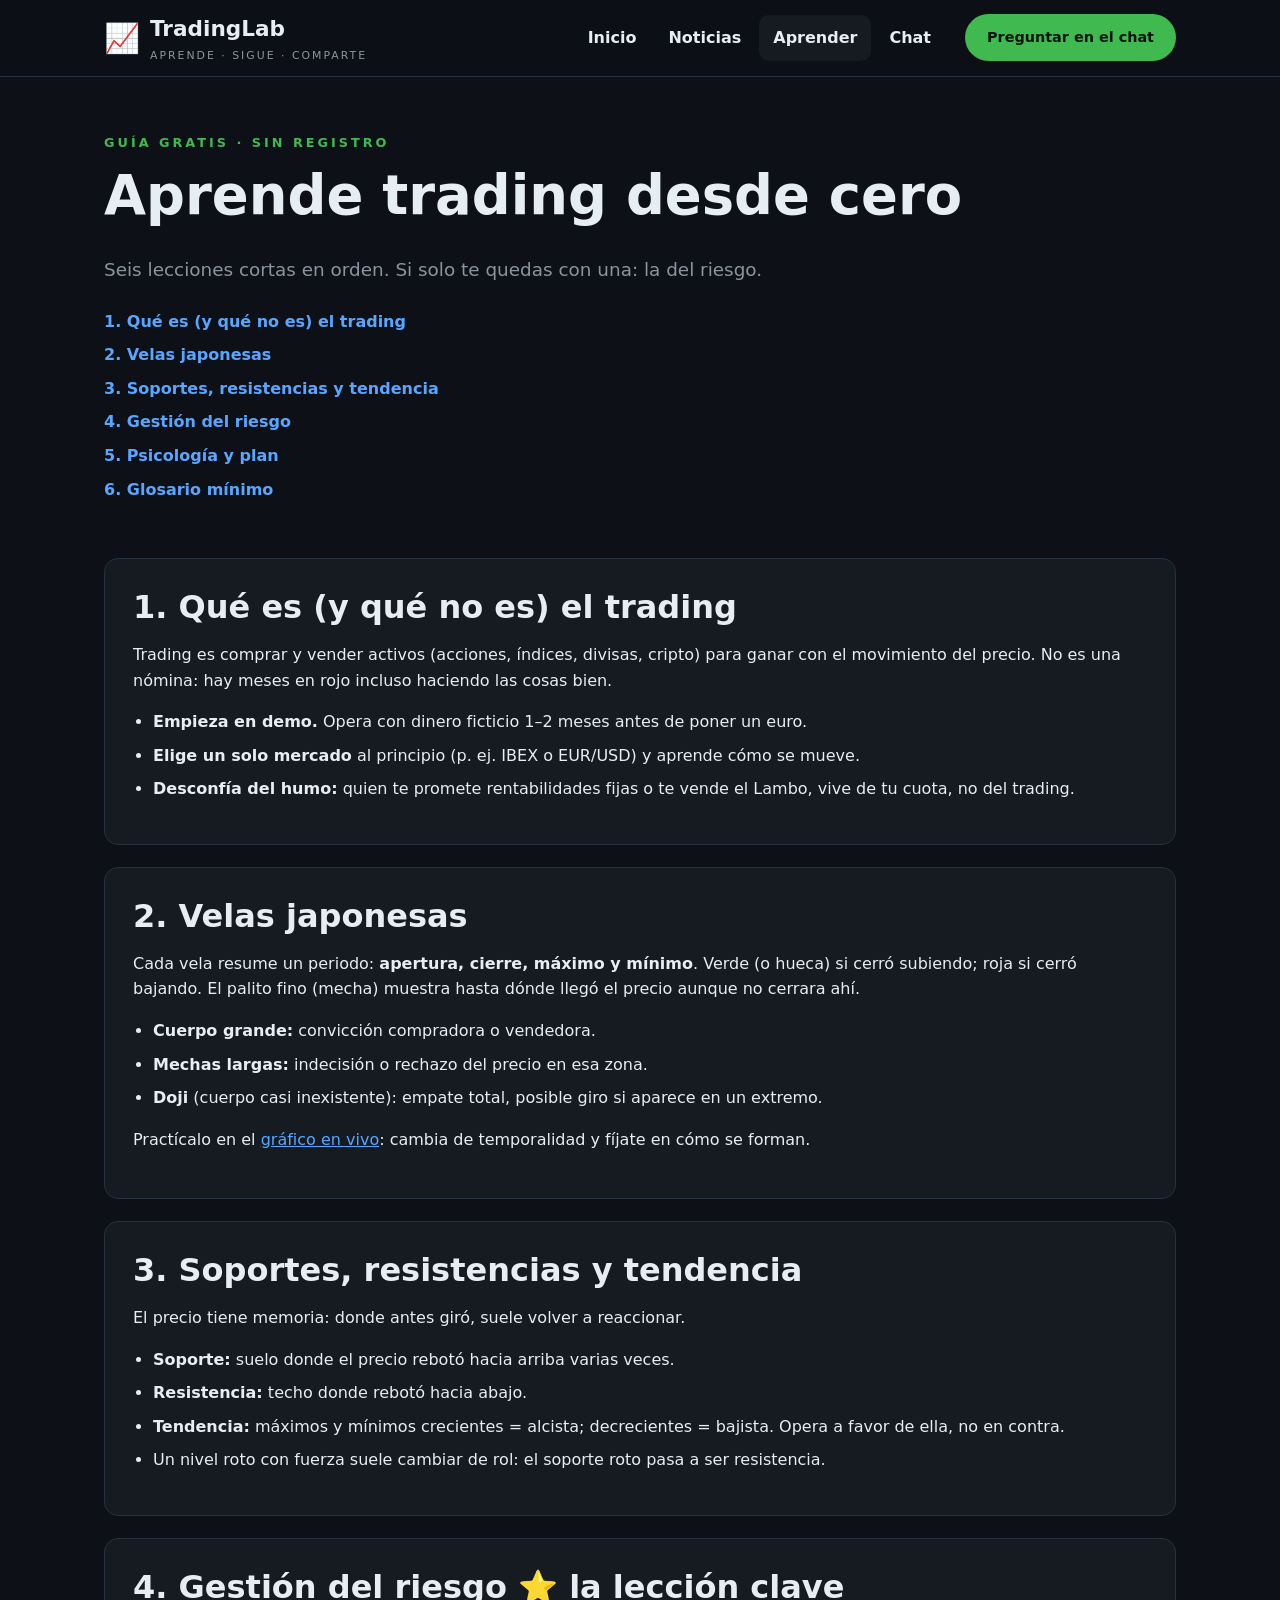
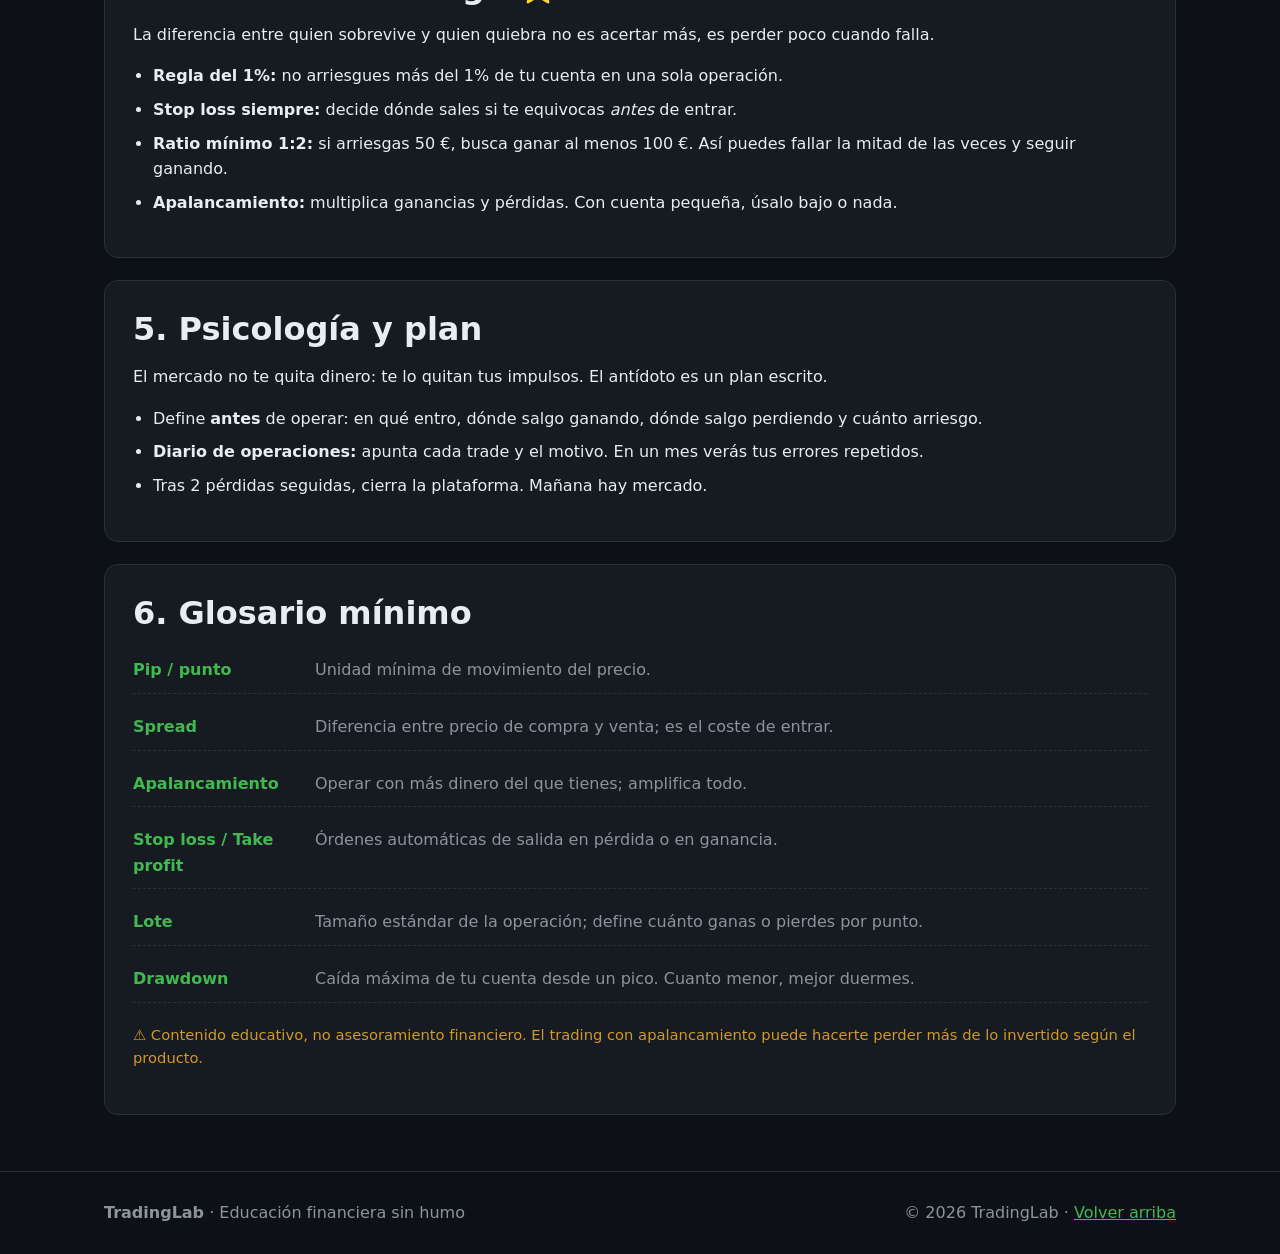
==== aprender.html @ 39060b46 "TradingLab v1: inicio, noticias, aprender, chat" ====
<!DOCTYPE html>
<html lang="es">
<head>
  <meta charset="UTF-8" />
  <meta name="viewport" content="width=device-width, initial-scale=1.0" />
  <title>Aprender trading desde cero — TradingLab</title>
  <meta name="description" content="Guía gratis en español: qué es el trading, velas japonesas, soportes y resistencias, gestión del riesgo y psicología." />
  <link rel="stylesheet" href="styles.css" />
</head>
<body>
  <header class="site-header" id="top">
    <div class="wrap header-inner">
      <a class="brand" href="index.html" aria-label="TradingLab, inicio">
        <span class="brand-mark" aria-hidden="true">📈</span>
        <span>TradingLab <small>aprende · sigue · comparte</small></span>
      </a>
      <nav class="main-nav" aria-label="Navegación principal">
        <button class="nav-toggle" aria-expanded="false" aria-controls="nav-list" aria-label="Abrir menú">☰</button>
        <ul id="nav-list">
          <li><a href="index.html">Inicio</a></li>
          <li><a href="noticias.html">Noticias</a></li>
          <li><a href="aprender.html" aria-current="page">Aprender</a></li>
          <li><a href="chat.html">Chat</a></li>
        </ul>
      </nav>
      <a class="btn btn-primary header-cta" href="chat.html">Preguntar en el chat</a>
    </div>
  </header>

  <main>
    <section>
      <div class="wrap">
        <p class="kicker">Guía gratis · Sin registro</p>
        <h1>Aprende trading desde cero</h1>
        <p class="lede">Seis lecciones cortas en orden. Si solo te quedas con una: la del riesgo.</p>
        <ol class="toc">
          <li><a href="#empezar">1. Qué es (y qué no es) el trading</a></li>
          <li><a href="#velas">2. Velas japonesas</a></li>
          <li><a href="#niveles">3. Soportes, resistencias y tendencia</a></li>
          <li><a href="#riesgo">4. Gestión del riesgo</a></li>
          <li><a href="#psicologia">5. Psicología y plan</a></li>
          <li><a href="#glosario">6. Glosario mínimo</a></li>
        </ol>
      </div>
    </section>

    <div class="wrap lessons">
      <article class="lesson" id="empezar">
        <h2>1. Qué es (y qué no es) el trading</h2>
        <p>Trading es comprar y vender activos (acciones, índices, divisas, cripto) para ganar con el movimiento del precio. No es una nómina: hay meses en rojo incluso haciendo las cosas bien.</p>
        <ul>
          <li><strong>Empieza en demo.</strong> Opera con dinero ficticio 1–2 meses antes de poner un euro.</li>
          <li><strong>Elige un solo mercado</strong> al principio (p. ej. IBEX o EUR/USD) y aprende cómo se mueve.</li>
          <li><strong>Desconfía del humo:</strong> quien te promete rentabilidades fijas o te vende el Lambo, vive de tu cuota, no del trading.</li>
        </ul>
      </article>

      <article class="lesson" id="velas">
        <h2>2. Velas japonesas</h2>
        <p>Cada vela resume un periodo: <strong>apertura, cierre, máximo y mínimo</strong>. Verde (o hueca) si cerró subiendo; roja si cerró bajando. El palito fino (mecha) muestra hasta dónde llegó el precio aunque no cerrara ahí.</p>
        <ul>
          <li><strong>Cuerpo grande:</strong> convicción compradora o vendedora.</li>
          <li><strong>Mechas largas:</strong> indecisión o rechazo del precio en esa zona.</li>
          <li><strong>Doji</strong> (cuerpo casi inexistente): empate total, posible giro si aparece en un extremo.</li>
        </ul>
        <p>Practícalo en el <a href="index.html">gráfico en vivo</a>: cambia de temporalidad y fíjate en cómo se forman.</p>
      </article>

      <article class="lesson" id="niveles">
        <h2>3. Soportes, resistencias y tendencia</h2>
        <p>El precio tiene memoria: donde antes giró, suele volver a reaccionar.</p>
        <ul>
          <li><strong>Soporte:</strong> suelo donde el precio rebotó hacia arriba varias veces.</li>
          <li><strong>Resistencia:</strong> techo donde rebotó hacia abajo.</li>
          <li><strong>Tendencia:</strong> máximos y mínimos crecientes = alcista; decrecientes = bajista. Opera a favor de ella, no en contra.</li>
          <li>Un nivel roto con fuerza suele cambiar de rol: el soporte roto pasa a ser resistencia.</li>
        </ul>
      </article>

      <article class="lesson" id="riesgo">
        <h2>4. Gestión del riesgo ⭐ la lección clave</h2>
        <p>La diferencia entre quien sobrevive y quien quiebra no es acertar más, es perder poco cuando falla.</p>
        <ul>
          <li><strong>Regla del 1%:</strong> no arriesgues más del 1% de tu cuenta en una sola operación.</li>
          <li><strong>Stop loss siempre:</strong> decide dónde sales si te equivocas <em>antes</em> de entrar.</li>
          <li><strong>Ratio mínimo 1:2:</strong> si arriesgas 50 €, busca ganar al menos 100 €. Así puedes fallar la mitad de las veces y seguir ganando.</li>
          <li><strong>Apalancamiento:</strong> multiplica ganancias y pérdidas. Con cuenta pequeña, úsalo bajo o nada.</li>
        </ul>
      </article>

      <article class="lesson" id="psicologia">
        <h2>5. Psicología y plan</h2>
        <p>El mercado no te quita dinero: te lo quitan tus impulsos. El antídoto es un plan escrito.</p>
        <ul>
          <li>Define <strong>antes</strong> de operar: en qué entro, dónde salgo ganando, dónde salgo perdiendo y cuánto arriesgo.</li>
          <li><strong>Diario de operaciones:</strong> apunta cada trade y el motivo. En un mes verás tus errores repetidos.</li>
          <li>Tras 2 pérdidas seguidas, cierra la plataforma. Mañana hay mercado.</li>
        </ul>
      </article>

      <article class="lesson" id="glosario">
        <h2>6. Glosario mínimo</h2>
        <dl class="glossary">
          <div><dt>Pip / punto</dt><dd>Unidad mínima de movimiento del precio.</dd></div>
          <div><dt>Spread</dt><dd>Diferencia entre precio de compra y venta; es el coste de entrar.</dd></div>
          <div><dt>Apalancamiento</dt><dd>Operar con más dinero del que tienes; amplifica todo.</dd></div>
          <div><dt>Stop loss / Take profit</dt><dd>Órdenes automáticas de salida en pérdida o en ganancia.</dd></div>
          <div><dt>Lote</dt><dd>Tamaño estándar de la operación; define cuánto ganas o pierdes por punto.</dd></div>
          <div><dt>Drawdown</dt><dd>Caída máxima de tu cuenta desde un pico. Cuanto menor, mejor duermes.</dd></div>
        </dl>
        <p class="risk">⚠️ Contenido educativo, no asesoramiento financiero. El trading con apalancamiento puede hacerte perder más de lo invertido según el producto.</p>
      </article>
    </div>
  </main>

  <footer class="site-footer">
    <div class="wrap footer-inner">
      <p><strong>TradingLab</strong> · Educación financiera sin humo</p>
      <p class="legal">© <span id="year">2026</span> TradingLab · <a href="#top">Volver arriba</a></p>
    </div>
  </footer>

  <script src="app.js" defer></script>
</body>
</html>
---- styles.css ----
/* TradingLab — tema oscuro */
:root {
  --bg: #0d1117;
  --bg-soft: #161b22;
  --card: #161b22;
  --line: #26313d;
  --text: #e6edf3;
  --muted: #8b949e;
  --green: #3fb950;
  --red: #f85149;
  --accent: #58a6ff;
  --gold: #d29922;
  --radius: 14px;
  --font-ui: system-ui, -apple-system, "Segoe UI", sans-serif;
}

* { box-sizing: border-box; }
html { scroll-behavior: smooth; }
body { margin: 0; font-family: var(--font-ui); background: var(--bg); color: var(--text); line-height: 1.6; }
h1, h2 { line-height: 1.15; margin: 0 0 0.5em; }
h1 { font-size: clamp(2rem, 5.5vw, 3.4rem); }
h2 { font-size: clamp(1.4rem, 3.5vw, 2rem); }

.wrap { max-width: 1120px; margin: 0 auto; padding: 0 24px; }
section { padding: 56px 0; }
.tape { border-bottom: 1px solid var(--line); }

.kicker { text-transform: uppercase; letter-spacing: 3px; font-size: 0.8rem; color: var(--green); font-weight: 700; margin: 0 0 12px; }
.lede { font-size: 1.15rem; color: var(--muted); max-width: 36em; }

/* Header */
.site-header { position: sticky; top: 0; z-index: 50; background: rgba(13, 17, 23, 0.96); border-bottom: 1px solid var(--line); }
.header-inner { display: flex; align-items: center; gap: 20px; padding-top: 12px; padding-bottom: 12px; }
.brand { display: flex; align-items: center; gap: 10px; text-decoration: none; color: var(--text); font-size: 1.35rem; font-weight: 800; }
.brand small { display: block; font-size: 0.68rem; letter-spacing: 2px; text-transform: uppercase; color: var(--muted); font-weight: 400; }
.brand-mark { font-size: 1.8rem; }
.main-nav { margin-left: auto; }
.main-nav ul { display: flex; gap: 4px; list-style: none; margin: 0; padding: 0; }
.main-nav a { display: block; padding: 10px 14px; border-radius: 10px; text-decoration: none; color: var(--text); font-weight: 600; }
.main-nav a:hover, .main-nav a[aria-current="page"] { background: var(--bg-soft); }
.nav-toggle { display: none; font-size: 1.5rem; background: none; border: 1px solid var(--line); border-radius: 10px; padding: 6px 12px; cursor: pointer; color: var(--text); }

/* Buttons */
.btn { display: inline-block; padding: 14px 26px; border-radius: 999px; font-weight: 700; text-decoration: none; border: 2px solid transparent; cursor: pointer; font-size: 1rem; }
.btn-primary { background: var(--green); color: #04140a; }
.btn-primary:hover { filter: brightness(1.1); }
.btn-ghost { border-color: var(--muted); color: var(--text); }
.btn-ghost:hover { border-color: var(--text); }
.header-cta { padding: 10px 20px; font-size: 0.9rem; }

/* Hero */
.hero { padding: 80px 0 64px; background: radial-gradient(900px 380px at 80% -60px, rgba(63, 185, 80, 0.15), transparent 60%), var(--bg); }
.hero-actions { display: flex; gap: 14px; flex-wrap: wrap; margin-top: 28px; }

/* Cards */
.cards-section { padding-top: 0; }
.cards-3 { display: grid; grid-template-columns: repeat(3, 1fr); gap: 22px; }
.card { background: var(--card); border: 1px solid var(--line); border-radius: var(--radius); padding: 28px 24px; }
.card h2 { font-size: 1.3rem; margin: 12px 0 8px; }
.card p { margin: 0; color: var(--muted); }
.card-ico { font-size: 2rem; }
.card-link { color: var(--green); font-weight: 700; }

/* Widgets */
.widget { border: 1px solid var(--line); border-radius: var(--radius); overflow: hidden; background: var(--bg-soft); }
.widget-tall { height: 560px; }
.widget-tall iframe { height: 100% !important; }
.grid-2 { display: grid; grid-template-columns: 1fr 1fr; gap: 32px; align-items: start; }
.tip { margin-top: 18px; background: var(--bg-soft); border: 1px solid var(--line); border-left: 5px solid var(--gold); border-radius: var(--radius); padding: 16px 20px; color: var(--muted); }
.tip a { color: var(--green); font-weight: 700; }
.risk { margin-top: 20px; color: var(--gold); font-size: 0.92rem; }

/* Lessons */
.toc { list-style: none; margin: 24px 0 0; padding: 0; display: grid; gap: 8px; }
.toc a { color: var(--accent); font-weight: 600; text-decoration: none; }
.toc a:hover { text-decoration: underline; }
.lessons { display: grid; gap: 22px; padding-bottom: 56px; }
.lesson { background: var(--card); border: 1px solid var(--line); border-radius: var(--radius); padding: 30px 28px; scroll-margin-top: 90px; }
.lesson h2 { margin-top: 0; }
.lesson ul { margin: 12px 0; padding-left: 20px; }
.lesson li { margin-bottom: 8px; }
.lesson a { color: var(--accent); }
.glossary { display: grid; gap: 10px; margin: 16px 0; }
.glossary div { display: grid; grid-template-columns: 170px 1fr; gap: 12px; padding: 10px 0; border-bottom: 1px dashed var(--line); }
.glossary dt { font-weight: 700; color: var(--green); }
.glossary dd { margin: 0; color: var(--muted); }

/* Chat */
.rules { display: grid; grid-template-columns: 1fr 1fr; gap: 14px; margin: 22px 0 30px; }
.rules div { background: var(--bg-soft); border: 1px solid var(--line); border-radius: var(--radius); padding: 14px 18px; color: var(--muted); }
.chat-box { min-height: 300px; border: 1px solid var(--line); border-radius: var(--radius); padding: 20px; background: var(--bg-soft); }

/* Footer */
.site-footer { border-top: 1px solid var(--line); padding: 28px 0; color: var(--muted); }
.footer-inner { display: flex; justify-content: space-between; gap: 12px; flex-wrap: wrap; }
.footer-inner p { margin: 0; }
.footer-inner a { color: var(--green); }

@media (max-width: 900px) {
  .cards-3, .grid-2, .rules { grid-template-columns: 1fr; }
  .glossary div { grid-template-columns: 1fr; gap: 2px; }
}
@media (max-width: 640px) {
  section { padding: 40px 0; }
  .header-cta { display: none; }
  .nav-toggle { display: block; margin-left: auto; }
  .main-nav ul { display: none; position: absolute; right: 16px; top: 64px; background: var(--bg-soft); border: 1px solid var(--line); border-radius: var(--radius); padding: 10px; flex-direction: column; min-width: 200px; }
  .main-nav ul.is-open { display: flex; }
}
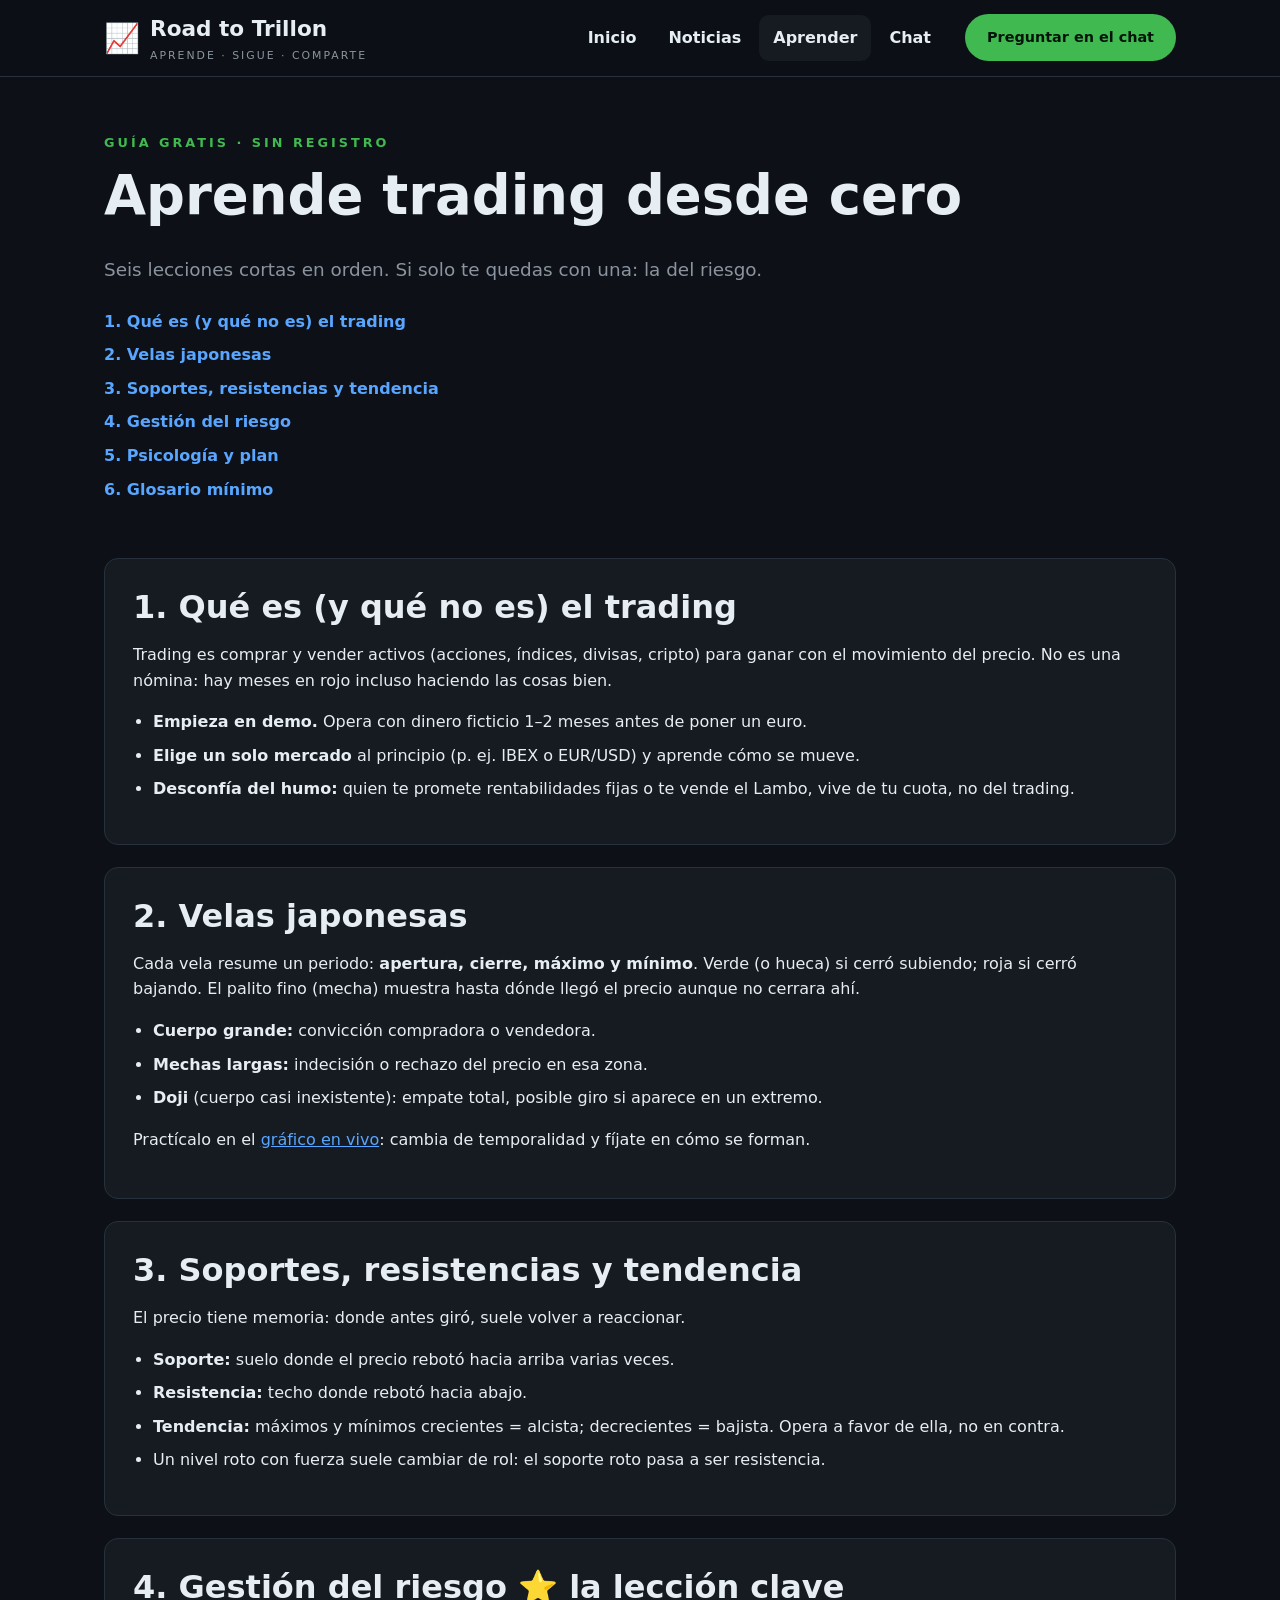
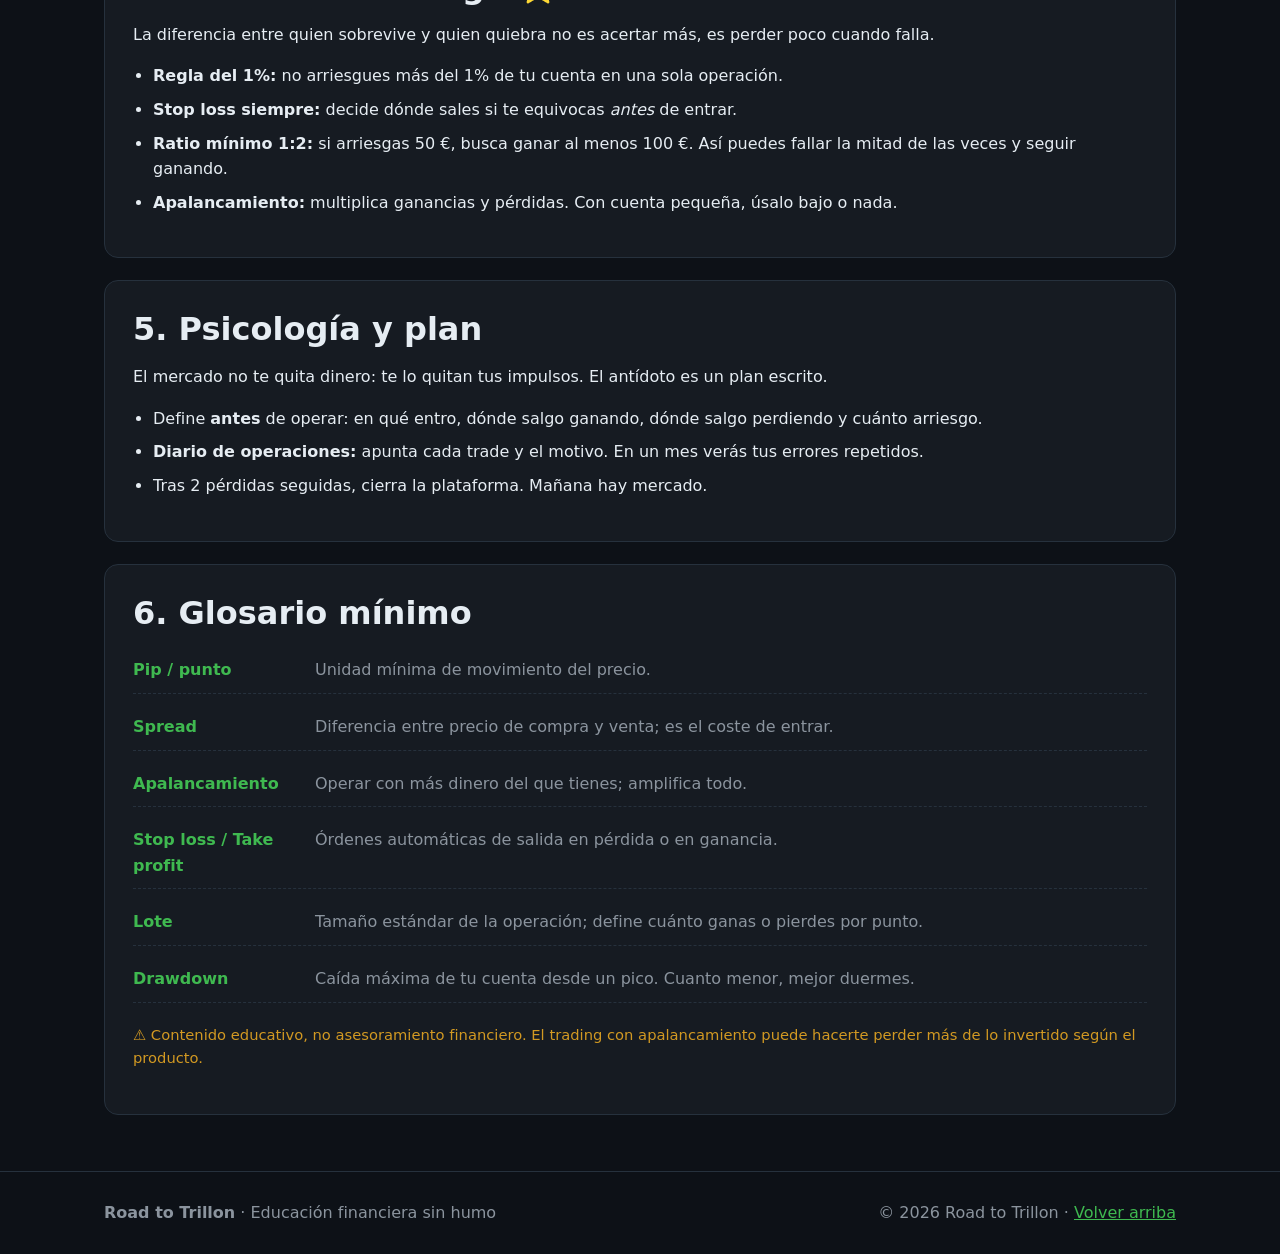
==== commit be61b8bb: "Marca Road to Trillon" ====
--- a/aprender.html
+++ b/aprender.html
@@ -3,16 +3,16 @@
 <head>
   <meta charset="UTF-8" />
   <meta name="viewport" content="width=device-width, initial-scale=1.0" />
-  <title>Aprender trading desde cero — TradingLab</title>
+  <title>Aprender trading desde cero — Road to Trillon</title>
   <meta name="description" content="Guía gratis en español: qué es el trading, velas japonesas, soportes y resistencias, gestión del riesgo y psicología." />
   <link rel="stylesheet" href="styles.css" />
 </head>
 <body>
   <header class="site-header" id="top">
     <div class="wrap header-inner">
-      <a class="brand" href="index.html" aria-label="TradingLab, inicio">
+      <a class="brand" href="index.html" aria-label="Road to Trillon, inicio">
         <span class="brand-mark" aria-hidden="true">📈</span>
-        <span>TradingLab <small>aprende · sigue · comparte</small></span>
+        <span>Road to Trillon <small>aprende · sigue · comparte</small></span>
       </a>
       <nav class="main-nav" aria-label="Navegación principal">
         <button class="nav-toggle" aria-expanded="false" aria-controls="nav-list" aria-label="Abrir menú">☰</button>
@@ -115,8 +115,8 @@
 
   <footer class="site-footer">
     <div class="wrap footer-inner">
-      <p><strong>TradingLab</strong> · Educación financiera sin humo</p>
-      <p class="legal">© <span id="year">2026</span> TradingLab · <a href="#top">Volver arriba</a></p>
+      <p><strong>Road to Trillon</strong> · Educación financiera sin humo</p>
+      <p class="legal">© <span id="year">2026</span> Road to Trillon · <a href="#top">Volver arriba</a></p>
     </div>
   </footer>
 
